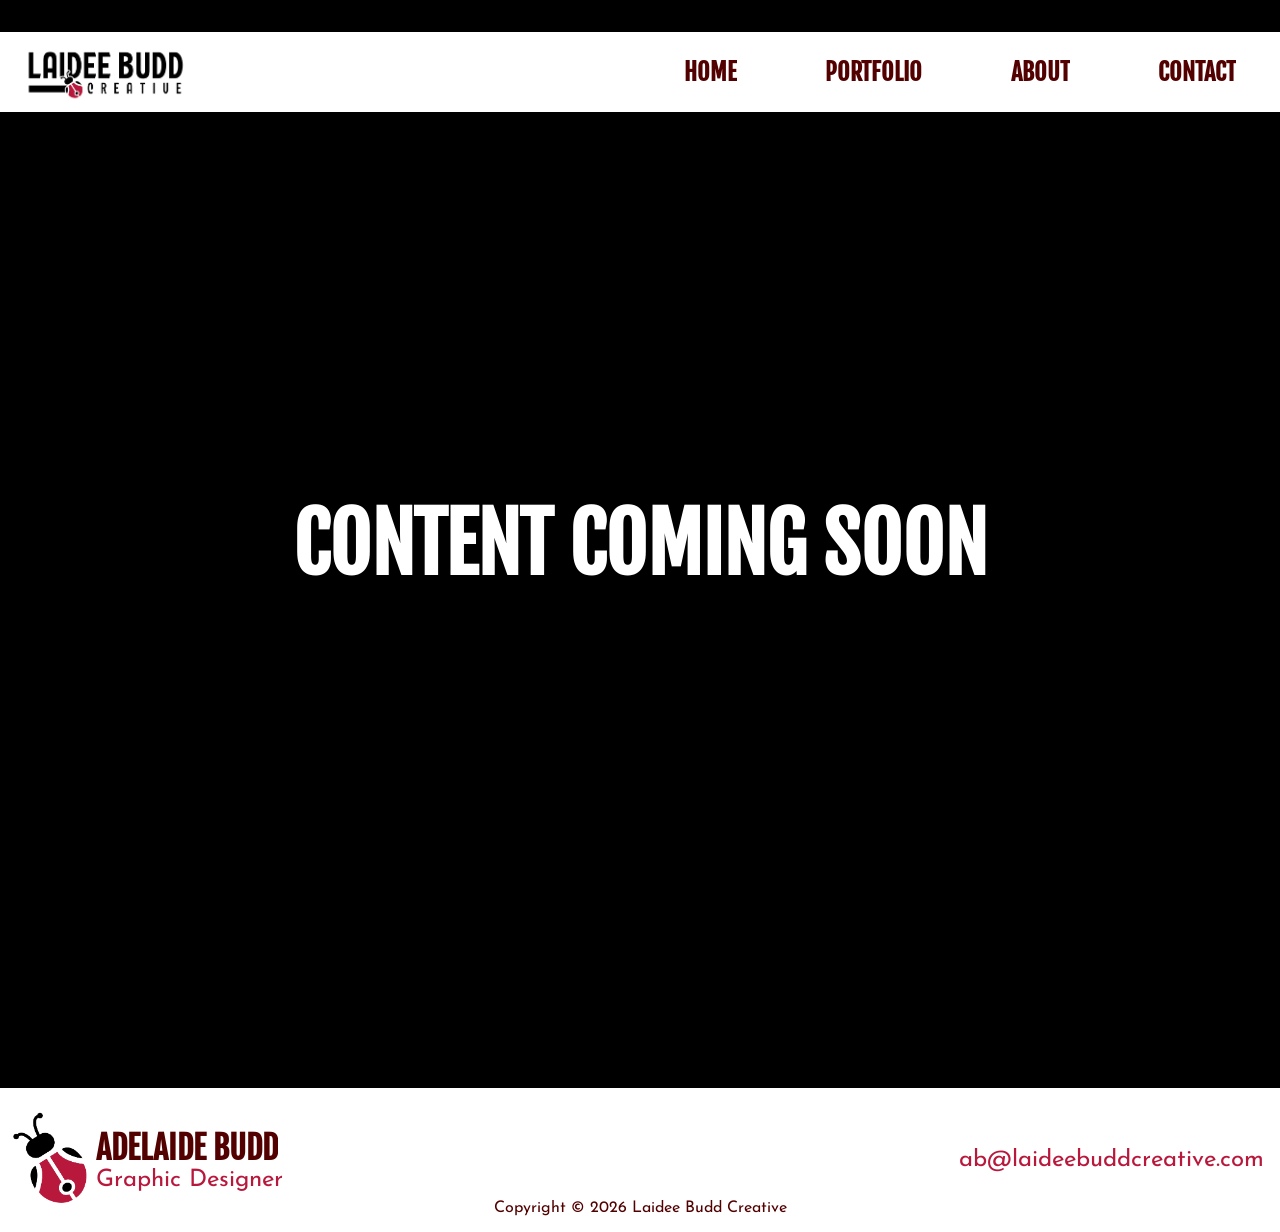
==== about.html @ c1c2c5a4 "portfolio page added" ====
<!DOCTYPE html>
<html lang="en">
<head>
    <meta charset="UTF-8">
    <meta name="viewport" content="width=device-width, initial-scale=1.0">
    <title>Laidee Budd Creative | About</title>

    <link rel="stylesheet" href="./sass/output.css">
    
    <link rel="preconnect" href="https://fonts.googleapis.com">
    <link rel="preconnect" href="https://fonts.gstatic.com" crossorigin>
    <link href="https://fonts.googleapis.com/css2?family=Fjalla+One&family=Josefin+Sans:ital,wght@0,100..700;1,100..700&display=swap" rel="stylesheet">
</head>
<body>
    <nav>
        <div id="nav-container">
            <div id="navbar">
                <img src="./images/laidee-budd-creative-logo.png" alt="Laidee Budd Creative Logo">
    
                <div id="hamburger" onclick="menuToggle()">&#9776;</div>
            </div>
            <div id="nav-items">
                <a href="./index.html">HOME</a>
                <a href="./portfolio.html">PORTFOLIO</a>
                <a href="./about.html">ABOUT</a>
                <a href="./contact.html">CONTACT</a>
            </div>
        </div>
    </nav>

    <header class="placeholder">
        <h1>CONTENT COMING SOON</h1>
    </header>

    <footer>
        <div class="main-section">
            <div class="name-with-icon">
                <img src="./images/Laidee Budd Creative Logo-03.png" alt="Laidee Budd Creative Submark Ladybug with Pen Icon">
                <div class="namestack">
                    <h5>ADELAIDE BUDD</h5>
                    <p>Graphic Designer</p>
                    
                </div>
            </div>
            <a href="mailto:ab@laideebuddcreative.com">ab@laideebuddcreative.com</a>
        </div>
        <p class="copyright">Copyright © 2026 Laidee Budd Creative</p>

    </footer>

    <script src="./script.js"></script>
    
</body>
</html>
---- sass/output.css ----
* {
  margin: 0;
  padding: 0;
  box-sizing: border-box;
  max-width: 100vw;
  overflow-x: hidden;
}

nav #nav-container {
  display: flex;
  flex-direction: row;
  justify-content: space-between;
  align-items: center;
  position: fixed;
  background-color: #fff;
  height: 5rem;
  width: 100%;
  margin-top: 2rem;
}
@media (max-width: 500px) {
  nav #nav-container {
    flex-direction: column;
    justify-content: space-around;
  }
}
@media (min-width: 501px) and (max-width: 767px) {
  nav #nav-container {
    flex-direction: column;
    justify-content: space-around;
  }
}
nav #nav-container #navbar {
  display: flex;
  flex-direction: row;
  justify-content: space-between;
  align-items: center;
  width: 50%;
  height: 100%;
}
@media (max-width: 500px) {
  nav #nav-container #navbar {
    width: 100%;
    height: 5rem;
    justify-self: flex-start;
  }
}
@media (min-width: 501px) and (max-width: 767px) {
  nav #nav-container #navbar {
    width: 100%;
    height: 5rem;
    justify-self: flex-start;
  }
}
nav #nav-container #navbar img {
  height: 4rem;
  margin-left: 1rem;
}
nav #nav-container #navbar #hamburger {
  display: none;
  font-size: 3rem;
  color: #520000;
  margin-right: 2rem;
}
@media (max-width: 500px) {
  nav #nav-container #navbar #hamburger {
    display: block;
  }
}
@media (min-width: 501px) and (max-width: 767px) {
  nav #nav-container #navbar #hamburger {
    display: block;
  }
}
nav #nav-container #nav-items {
  display: flex;
  justify-content: space-around;
  width: 50%;
}
nav #nav-container #nav-items a {
  text-decoration: none;
  font-family: "Fjalla One", sans-serif;
  font-size: 1.5rem;
  font-weight: bold;
  color: #520000;
}
@media (max-width: 500px) {
  nav #nav-container #nav-items {
    display: none;
    width: 100%;
    height: 55%;
    background-color: #fff;
    align-items: center;
    flex-direction: column;
    justify-content: space-around;
  }
}
@media (min-width: 501px) and (max-width: 767px) {
  nav #nav-container #nav-items {
    display: none;
    width: 100%;
    height: 55%;
    background-color: #fff;
    align-items: center;
    flex-direction: column;
    justify-content: space-around;
  }
}

.nav-background {
  background-image: url(../images/Brand-Pattern-deep-red.png);
}

.open-mobile-nav {
  height: 50vh;
}

footer {
  background-color: #fff;
  display: flex;
  flex-direction: column;
  align-items: center;
}
footer .main-section {
  display: flex;
  flex-direction: row;
  justify-content: space-between;
  align-items: center;
  width: 100%;
  padding: 1rem 1rem 1rem 0;
}
footer .main-section .name-with-icon {
  display: flex;
  flex-direction: row;
  align-items: center;
  justify-self: flex-start;
}
footer .main-section .name-with-icon img {
  width: 7rem;
  margin-right: -1rem;
}
footer .main-section .name-with-icon .namestack {
  display: flex;
  flex-direction: column;
  align-items: flex-start;
}
footer .main-section .name-with-icon .namestack h5 {
  font-family: "Fjalla One", sans-serif;
  font-size: 2rem;
  color: #520000;
}
footer .main-section .name-with-icon .namestack p {
  font-family: "Josefin Sans", "Avenir Next", Avenir, "Century Gothic", sans-serif;
  font-size: 1.5rem;
  color: #B8183C;
}
@media (max-width: 500px) {
  footer .main-section {
    flex-direction: column;
    align-items: center;
  }
}
@media (min-width: 501px) and (max-width: 767px) {
  footer .main-section {
    flex-direction: column;
    align-items: center;
  }
}
footer .main-section a {
  font-family: "Josefin Sans", "Avenir Next", Avenir, "Century Gothic", sans-serif;
  font-size: 1.5rem;
  color: #B8183C;
  text-decoration: none;
}
@media (max-width: 500px) {
  footer .main-section a {
    margin: 1rem;
  }
}
@media (min-width: 501px) and (max-width: 767px) {
  footer .main-section a {
    margin: 1rem;
  }
}
footer .copyright {
  font-family: "Josefin Sans", "Avenir Next", Avenir, "Century Gothic", sans-serif;
  font-size: 1rem;
  color: #520000;
  margin-top: -2rem;
  margin-bottom: 1rem;
}
@media (max-width: 500px) {
  footer .copyright {
    margin-top: 0;
  }
}
@media (min-width: 501px) and (max-width: 767px) {
  footer .copyright {
    margin-top: 0;
  }
}

.button {
  font-family: "Fjalla One", sans-serif;
  font-weight: bold;
  text-decoration: none;
  color: #fff;
  font-size: 3rem;
  text-align: center;
  align-content: center;
  background-color: #520000;
  height: 5rem;
  border-radius: 100px;
  width: 80%;
}
@media (max-width: 500px) {
  .button {
    font-size: 2rem;
    height: 4rem;
  }
}
@media (min-width: 501px) and (max-width: 767px) {
  .button {
    font-size: 2rem;
    height: 4rem;
  }
}

.hero-background {
  background-image: url(../images/Brand-Pattern-pink.png);
  background-repeat: repeat;
}

.red-brand-background {
  background-image: url(../images/Brand-Pattern-deep-red.png);
  background-repeat: repeat;
}
.red-brand-background .button {
  background-color: #FFB0B0;
  color: #520000;
}

body {
  height: 100%;
}

.hero-grid-container {
  display: grid;
  grid-template-columns: 1fr 1 fr 1fr;
  grid-template-rows: 1fr 1fr 1fr;
  grid-template-areas: ". . hs" "txt . hs" "txt . hs";
  height: 85vh;
}
@media (max-width: 500px) {
  .hero-grid-container {
    grid-template-columns: 1fr;
    grid-template-rows: 2fr 1fr;
    grid-template-areas: "txt" "hs";
    height: 85vh;
  }
}
@media (min-width: 501px) and (max-width: 767px) {
  .hero-grid-container {
    grid-template-columns: 1fr;
    grid-template-rows: 2fr 1fr;
    grid-template-areas: "txt" "hs";
    height: 85vh;
  }
}
.hero-grid-container .text-box {
  grid-area: txt;
  display: flex;
  flex-direction: column;
  margin-left: 5rem;
  justify-content: center;
}
@media (max-width: 500px) {
  .hero-grid-container .text-box {
    height: 100%;
    margin-top: 5rem;
    margin-left: 2rem;
  }
}
@media (min-width: 501px) and (max-width: 767px) {
  .hero-grid-container .text-box {
    height: 100%;
    margin-top: 5rem;
    margin-left: 2rem;
  }
}
.hero-grid-container .text-box h1 {
  font-family: "Fjalla One", sans-serif;
  font-size: 6rem;
  line-height: 95%;
  padding-top: 1rem;
  margin-top: -6rem;
  margin-bottom: 1rem;
}
@media (max-width: 500px) {
  .hero-grid-container .text-box h1 {
    font-size: 4rem;
    margin-top: 0rem;
    margin-bottom: 0.5rem;
  }
}
@media (min-width: 501px) and (max-width: 767px) {
  .hero-grid-container .text-box h1 {
    font-size: 4rem;
    margin-top: 0rem;
    margin-bottom: 0.5rem;
  }
}
@media (min-width: 768px) and (max-width: 1199px) {
  .hero-grid-container .text-box h1 {
    font-size: 5rem;
  }
}
.hero-grid-container .text-box p {
  font-family: "Josefin Sans", "Avenir Next", Avenir, "Century Gothic", sans-serif;
  font-size: 2rem;
  margin-bottom: 2rem;
}
@media (max-width: 500px) {
  .hero-grid-container .text-box p {
    font-size: 1.25rem;
    width: 85%;
    margin-bottom: 1rem;
  }
}
@media (min-width: 501px) and (max-width: 767px) {
  .hero-grid-container .text-box p {
    font-size: 1.25rem;
    width: 75%;
    margin-bottom: 1rem;
  }
}
@media (max-width: 500px) {
  .hero-grid-container .text-box .button {
    width: 55%;
    height: 4rem;
    font-size: 1.5rem;
  }
}
@media (min-width: 501px) and (max-width: 767px) {
  .hero-grid-container .text-box .button {
    width: 65%;
    height: 4rem;
    font-size: 1.5rem;
  }
}
@media (min-width: 768px) and (max-width: 1199px) {
  .hero-grid-container .text-box .button {
    font-size: 2.5rem;
  }
}
.hero-grid-container img {
  grid-area: hs;
  height: 85%;
  align-self: flex-end;
}
@media (max-width: 500px) {
  .hero-grid-container img {
    justify-self: flex-end;
    margin-top: -10rem;
    margin-right: -5rem;
    height: 145%;
  }
}
@media (min-width: 501px) and (max-width: 767px) {
  .hero-grid-container img {
    justify-self: flex-end;
    margin-top: -10rem;
    margin-right: -5rem;
    height: 145%;
  }
}

section {
  display: flex;
  flex-direction: column;
  display: flex;
  flex-direction: column;
}
section h2 {
  font-size: 5rem;
  font-family: "Fjalla One", sans-serif;
  color: #FFB0B0;
  text-align: left;
  align-self: flex-start;
  margin: 5rem;
}
@media (max-width: 500px) {
  section h2 {
    font-size: 3.5rem;
    text-align: center;
    margin-bottom: 3rem;
    width: 100%;
    align-self: center;
  }
}
@media (min-width: 501px) and (max-width: 767px) {
  section h2 {
    font-size: 3.5rem;
    text-align: center;
    margin-bottom: 3rem;
    width: 100%;
    align-self: center;
  }
}
@media (min-width: 768px) and (max-width: 1199px) {
  section h2 {
    text-align: center;
    margin-bottom: 3rem;
    width: 100%;
    align-self: center;
  }
}

.card-grid {
  display: grid;
  grid-template-columns: 1fr 1fr 1fr;
  gap: 4rem;
  margin-top: 5rem;
  width: 85%;
  align-self: center;
  margin-bottom: 5rem;
}
@media (max-width: 500px) {
  .card-grid {
    grid-template-columns: 1fr;
    gap: 2rem;
  }
}
@media (min-width: 501px) and (max-width: 767px) {
  .card-grid {
    grid-template-columns: 1fr;
    gap: 2rem;
  }
}
@media (min-width: 768px) and (max-width: 1199px) {
  .card-grid {
    gap: 1rem;
    width: 95%;
  }
}
.card-grid .card {
  display: flex;
  flex-direction: column;
  width: 100%;
}
.card-grid .card img {
  aspect-ratio: 1;
  object-fit: cover;
  border-radius: 15%;
  margin: 1rem;
}
.card-grid .card h4 {
  color: #FFB0B0;
  align-self: center;
  font-family: "Fjalla One", sans-serif;
  font-size: 3rem;
}
@media (min-width: 768px) and (max-width: 1199px) {
  .card-grid .card h4 {
    font-size: 2rem;
  }
}
.card-grid .card h5 {
  color: #FFB0B0;
  align-self: center;
  font-family: "Fjalla One", sans-serif;
  font-size: 2rem;
}
@media (min-width: 768px) and (max-width: 1199px) {
  .card-grid .card h5 {
    font-size: 1.5rem;
  }
}
.card-grid .card .button {
  align-self: center;
  font-size: 2rem;
  background-color: #B8183C;
  margin: 1rem 0 1rem 0;
}
@media (max-width: 500px) {
  .card-grid .card .button {
    height: 4rem;
  }
}
@media (min-width: 501px) and (max-width: 767px) {
  .card-grid .card .button {
    height: 4rem;
  }
}
@media (min-width: 768px) and (max-width: 1199px) {
  .card-grid .card {
    font-size: 1.5rem;
  }
}

section h2 {
  margin-bottom: 0;
}
section .grid-container {
  display: grid;
  grid-template-columns: 1fr 1fr;
  justify-content: center;
  align-items: center;
  margin-bottom: 5rem;
}
@media (max-width: 500px) {
  section .grid-container {
    grid-template-columns: 1fr;
    grid-template-areas: "pic" "tb";
  }
}
@media (min-width: 501px) and (max-width: 767px) {
  section .grid-container {
    grid-template-columns: 1fr;
    grid-template-areas: "pic" "tb";
  }
}
section .grid-container .text-box {
  display: flex;
  flex-direction: column;
  grid-area: tb;
  align-self: flex-start;
  margin: 0 2rem 0 5rem;
}
@media (max-width: 500px) {
  section .grid-container .text-box {
    margin: 2rem;
    text-align: center;
  }
}
@media (min-width: 501px) and (max-width: 767px) {
  section .grid-container .text-box {
    margin: 2rem;
    text-align: center;
  }
}
section .grid-container .text-box h3 {
  font-family: "Fjalla One", sans-serif;
  color: #fff;
  font-size: 3.5rem;
  margin: 3rem 0 3rem 0;
}
@media (max-width: 500px) {
  section .grid-container .text-box h3 {
    margin: 0 0 2rem 0;
    font-size: 2.5rem;
  }
}
@media (min-width: 501px) and (max-width: 767px) {
  section .grid-container .text-box h3 {
    margin: 0 0 2rem 0;
    font-size: 2.5rem;
  }
}
section .grid-container .text-box p {
  font-family: "Josefin Sans", "Avenir Next", Avenir, "Century Gothic", sans-serif;
  font-size: 1.5rem;
  margin-bottom: 3rem;
  color: #fff;
}
@media (max-width: 500px) {
  section .grid-container .text-box p {
    font-size: 1.25rem;
  }
}
@media (min-width: 501px) and (max-width: 767px) {
  section .grid-container .text-box p {
    font-size: 1.25rem;
  }
}
section .grid-container .text-box .button {
  width: 85%;
  font-size: 2rem;
}
@media (max-width: 500px) {
  section .grid-container .text-box .button {
    width: 85%;
    align-self: center;
    height: 4rem;
  }
}
@media (min-width: 501px) and (max-width: 767px) {
  section .grid-container .text-box .button {
    width: 85%;
    align-self: center;
    height: 4rem;
  }
}
section .grid-container .section-img {
  width: 90%;
  align-self: center;
  justify-self: center;
  grid-area: pic;
  margin-top: -4.5rem;
}
@media (max-width: 500px) {
  section .grid-container .section-img {
    margin: 0;
  }
}
@media (min-width: 501px) and (max-width: 767px) {
  section .grid-container .section-img {
    margin: 0;
  }
}

.what-i-do {
  grid-template-areas: "tb pic";
}

.foundation {
  grid-template-areas: "pic tb";
  margin-top: 3rem;
}
.foundation .section-img {
  margin: 0;
  padding: 3rem;
  align-self: flex-start;
}
@media (max-width: 500px) {
  .foundation .section-img {
    width: 95%;
    padding: 1rem;
  }
}
@media (min-width: 501px) and (max-width: 767px) {
  .foundation .section-img {
    width: 95%;
    padding: 1rem;
  }
}
.foundation .foundation-logo {
  margin-bottom: 3rem;
  width: 85%;
  align-self: center;
}
.foundation .button {
  align-self: center;
}
@media (max-width: 500px) {
  .foundation .button {
    height: 4rem;
  }
}
@media (min-width: 501px) and (max-width: 767px) {
  .foundation .button {
    height: 4rem;
  }
}

.cta {
  display: flex;
  flex-direction: column;
  align-items: center;
  justify-content: center;
  padding: 5rem;
}
.cta h1 {
  font-family: "Fjalla One", sans-serif;
  color: #FFB0B0;
  font-size: 3.5rem;
  margin: 3rem 0 3rem 0;
  text-align: center;
}
@media (max-width: 500px) {
  .cta h1 {
    font-size: 3rem;
  }
}
@media (min-width: 501px) and (max-width: 767px) {
  .cta h1 {
    font-size: 3rem;
  }
}
.cta p {
  font-family: "Josefin Sans", "Avenir Next", Avenir, "Century Gothic", sans-serif;
  font-size: 2rem;
  margin-bottom: 3rem;
  color: #fff;
  text-align: center;
}
@media (max-width: 500px) {
  .cta p {
    font-size: 1.5rem;
  }
}
@media (max-width: 500px) {
  .cta p {
    font-size: 1.5rem;
  }
}
.cta .button {
  width: 45%;
}
@media (max-width: 500px) {
  .cta .button {
    width: 85%;
    height: 4rem;
  }
}
@media (min-width: 501px) and (max-width: 767px) {
  .cta .button {
    width: 85%;
    height: 4rem;
  }
}

body {
  background-color: #000;
}

.placeholder {
  height: 85vw;
  display: flex;
  align-items: center;
  justify-content: center;
}
.placeholder h1 {
  font-family: "Fjalla One", sans-serif;
  color: #fff;
  text-align: center;
  font-size: 5rem;
}

/*# sourceMappingURL=output.css.map */
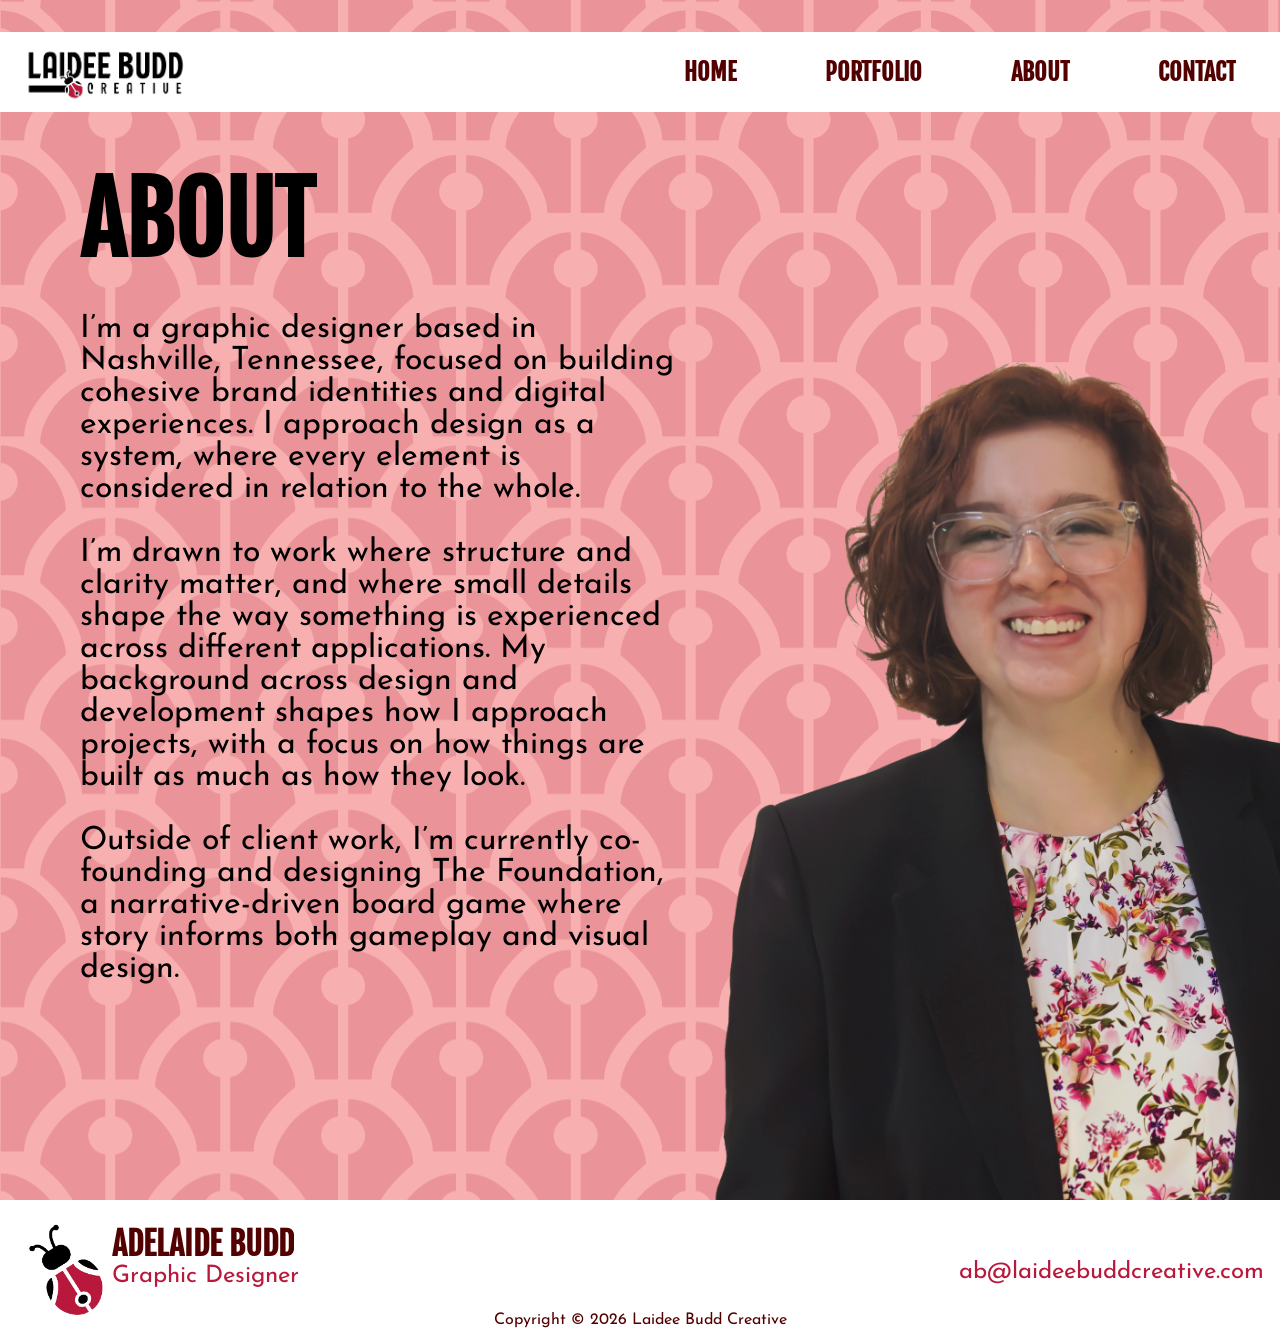
==== commit ddaf3d39: "about page added" ====
--- a/about.html
+++ b/about.html
@@ -5,7 +5,7 @@
     <meta name="viewport" content="width=device-width, initial-scale=1.0">
     <title>Laidee Budd Creative | About</title>
 
-    <link rel="stylesheet" href="./sass/output.css">
+    <link rel="stylesheet" href="./sass/about.css">
     
     <link rel="preconnect" href="https://fonts.googleapis.com">
     <link rel="preconnect" href="https://fonts.gstatic.com" crossorigin>
@@ -28,8 +28,21 @@
         </div>
     </nav>
 
-    <header class="placeholder">
-        <h1>CONTENT COMING SOON</h1>
+    <header class="about">
+        <h1>ABOUT</h1>
+        <div class="grid-box">
+            <p>I’m a graphic designer based in Nashville, Tennessee, focused on building cohesive brand identities and digital experiences. I approach design as a system, where every element is considered in relation to the whole.
+                <br><br>
+
+                I’m drawn to work where structure and clarity matter, and where small details shape the way something is experienced across different applications. My background across design and development shapes how I approach projects, with a focus on how things are built as much as how they look.
+
+                <br><br>
+                
+                Outside of client work, I’m currently co-founding and designing The Foundation, a narrative-driven board game where story informs both gameplay and visual design.</p>
+                <img src="./images/headshot.png" alt="">
+        </div>
+
+        
     </header>
 
     <footer>
--- a/sass/about.css
+++ b/sass/about.css
@@ -0,0 +1,380 @@
+* {
+  margin: 0;
+  padding: 0;
+  box-sizing: border-box;
+  max-width: 100vw;
+  overflow-x: hidden;
+}
+
+h1 {
+  font-family: "Fjalla One", sans-serif;
+  font-size: 6rem;
+}
+@media (max-width: 500px) {
+  h1 {
+    font-size: 4rem;
+    margin-top: 0rem;
+    margin-bottom: 0.5rem;
+  }
+}
+@media (min-width: 501px) and (max-width: 767px) {
+  h1 {
+    font-size: 4rem;
+    margin-top: 0rem;
+    margin-bottom: 0.5rem;
+  }
+}
+@media (min-width: 768px) and (max-width: 1199px) {
+  h1 {
+    font-size: 5rem;
+  }
+}
+
+h2 {
+  font-family: "Fjalla One", sans-serif;
+  font-size: 5rem;
+  padding-top: 1rem;
+}
+@media (max-width: 500px) {
+  h2 {
+    font-size: 3.5rem;
+  }
+}
+@media (min-width: 501px) and (max-width: 767px) {
+  h2 {
+    font-size: 3.5rem;
+  }
+}
+
+h3 {
+  font-family: "Fjalla One", sans-serif;
+  font-size: 3rem;
+}
+@media (max-width: 500px) {
+  h3 {
+    font-size: 2.5;
+  }
+}
+@media (min-width: 501px) and (max-width: 767px) {
+  h3 {
+    font-size: 2.5;
+  }
+}
+
+h4 {
+  font-family: "Fjalla One", sans-serif;
+  font-size: 2rem;
+}
+@media (max-width: 500px) {
+  h4 {
+    font-size: 1.75rem;
+  }
+}
+@media (min-width: 501px) and (max-width: 767px) {
+  h4 {
+    font-size: 1.75rem;
+  }
+}
+
+h5 {
+  font-family: "Fjalla One", sans-serif;
+  font-size: 1rem;
+}
+
+p {
+  font-family: "Josefin Sans", "Avenir Next", Avenir, "Century Gothic", sans-serif;
+  font-size: 2rem;
+  margin-bottom: 2rem;
+}
+@media (max-width: 500px) {
+  p {
+    font-size: 1.25rem;
+  }
+}
+@media (min-width: 501px) and (max-width: 767px) {
+  p {
+    font-size: 1.25rem;
+  }
+}
+
+nav #nav-container {
+  display: flex;
+  flex-direction: row;
+  justify-content: space-between;
+  align-items: center;
+  position: fixed;
+  background-color: #fff;
+  height: 5rem;
+  width: 100%;
+  margin-top: 2rem;
+}
+@media (max-width: 500px) {
+  nav #nav-container {
+    flex-direction: column;
+    justify-content: space-around;
+  }
+}
+@media (min-width: 501px) and (max-width: 767px) {
+  nav #nav-container {
+    flex-direction: column;
+    justify-content: space-around;
+  }
+}
+nav #nav-container #navbar {
+  display: flex;
+  flex-direction: row;
+  justify-content: space-between;
+  align-items: center;
+  width: 50%;
+  height: 100%;
+}
+@media (max-width: 500px) {
+  nav #nav-container #navbar {
+    width: 100%;
+    height: 5rem;
+    justify-self: flex-start;
+  }
+}
+@media (min-width: 501px) and (max-width: 767px) {
+  nav #nav-container #navbar {
+    width: 100%;
+    height: 5rem;
+    justify-self: flex-start;
+  }
+}
+nav #nav-container #navbar img {
+  height: 4rem;
+  margin-left: 1rem;
+}
+nav #nav-container #navbar #hamburger {
+  display: none;
+  font-size: 3rem;
+  color: #520000;
+  margin-right: 2rem;
+}
+@media (max-width: 500px) {
+  nav #nav-container #navbar #hamburger {
+    display: block;
+  }
+}
+@media (min-width: 501px) and (max-width: 767px) {
+  nav #nav-container #navbar #hamburger {
+    display: block;
+  }
+}
+nav #nav-container #nav-items {
+  display: flex;
+  justify-content: space-around;
+  width: 50%;
+}
+nav #nav-container #nav-items a {
+  text-decoration: none;
+  font-family: "Fjalla One", sans-serif;
+  font-size: 1.5rem;
+  font-weight: bold;
+  color: #520000;
+}
+@media (max-width: 500px) {
+  nav #nav-container #nav-items {
+    display: none;
+    width: 100%;
+    height: 55%;
+    background-color: #fff;
+    align-items: center;
+    flex-direction: column;
+    justify-content: space-around;
+  }
+}
+@media (min-width: 501px) and (max-width: 767px) {
+  nav #nav-container #nav-items {
+    display: none;
+    width: 100%;
+    height: 55%;
+    background-color: #fff;
+    align-items: center;
+    flex-direction: column;
+    justify-content: space-around;
+  }
+}
+
+.nav-background {
+  background-image: url(../images/Brand-Pattern-deep-red.png);
+}
+
+.open-mobile-nav {
+  height: 50vh;
+}
+
+footer {
+  background-color: #fff;
+  display: flex;
+  flex-direction: column;
+  align-items: center;
+}
+footer .main-section {
+  display: flex;
+  flex-direction: row;
+  justify-content: space-between;
+  align-items: center;
+  width: 100%;
+  padding: 1rem;
+}
+footer .main-section .name-with-icon {
+  display: flex;
+  flex-direction: row;
+  align-items: center;
+  justify-self: flex-start;
+}
+footer .main-section .name-with-icon img {
+  width: 7rem;
+  margin-right: -1rem;
+}
+footer .main-section .name-with-icon .namestack {
+  display: flex;
+  flex-direction: column;
+  align-items: flex-start;
+}
+footer .main-section .name-with-icon .namestack h5 {
+  font-family: "Fjalla One", sans-serif;
+  font-size: 2rem;
+  color: #520000;
+}
+footer .main-section .name-with-icon .namestack p {
+  font-family: "Josefin Sans", "Avenir Next", Avenir, "Century Gothic", sans-serif;
+  font-size: 1.5rem;
+  color: #B8183C;
+}
+@media (max-width: 500px) {
+  footer .main-section {
+    flex-direction: column;
+    align-items: center;
+  }
+}
+@media (min-width: 501px) and (max-width: 767px) {
+  footer .main-section {
+    flex-direction: column;
+    align-items: center;
+  }
+}
+footer .main-section a {
+  font-family: "Josefin Sans", "Avenir Next", Avenir, "Century Gothic", sans-serif;
+  font-size: 1.5rem;
+  color: #B8183C;
+  text-decoration: none;
+}
+@media (max-width: 500px) {
+  footer .main-section a {
+    margin: 1rem;
+  }
+}
+@media (min-width: 501px) and (max-width: 767px) {
+  footer .main-section a {
+    margin: 1rem;
+  }
+}
+footer .copyright {
+  font-family: "Josefin Sans", "Avenir Next", Avenir, "Century Gothic", sans-serif;
+  font-size: 1rem;
+  color: #520000;
+  text-align: center;
+  margin-top: -2rem;
+  margin-bottom: 1rem;
+}
+@media (max-width: 500px) {
+  footer .copyright {
+    margin-top: 0;
+  }
+}
+@media (min-width: 501px) and (max-width: 767px) {
+  footer .copyright {
+    margin-top: 0;
+  }
+}
+
+.about {
+  background-image: url(../images/Brand-Pattern-pink.png);
+  background-repeat: repeat;
+  padding-left: 5rem;
+  padding-top: 10rem;
+}
+@media (max-width: 500px) {
+  .about {
+    padding-right: 2.5rem;
+    padding-left: 2.5rem;
+    padding-top: 10rem;
+  }
+}
+@media (min-width: 501px) and (max-width: 767px) {
+  .about {
+    padding-right: 2.5rem;
+    padding-left: 2.5rem;
+    padding-top: 10rem;
+  }
+}
+@media (min-width: 768px) and (max-width: 1199px) {
+  .about {
+    padding-right: 5rem;
+    padding-top: 10rem;
+  }
+}
+@media (max-width: 500px) {
+  .about h1 {
+    text-align: center;
+    align-self: center;
+  }
+}
+@media (min-width: 501px) and (max-width: 767px) {
+  .about h1 {
+    text-align: center;
+    align-self: center;
+  }
+}
+@media (min-width: 768px) and (max-width: 1199px) {
+  .about h1 {
+    text-align: center;
+    align-self: center;
+  }
+}
+.about .grid-box {
+  display: grid;
+  grid-template-columns: 1fr 1fr;
+}
+@media (max-width: 500px) {
+  .about .grid-box {
+    grid-template-columns: 1fr;
+  }
+}
+@media (min-width: 501px) and (max-width: 767px) {
+  .about .grid-box {
+    grid-template-columns: 1fr;
+  }
+}
+@media (min-width: 768px) and (max-width: 1199px) {
+  .about .grid-box {
+    grid-template-columns: 1fr;
+  }
+}
+.about .grid-box p {
+  margin-top: 2rem;
+}
+.about .grid-box img {
+  width: 125%;
+  object-fit: contain;
+}
+@media (max-width: 500px) {
+  .about .grid-box img {
+    width: 100%;
+  }
+}
+@media (min-width: 501px) and (max-width: 767px) {
+  .about .grid-box img {
+    width: 100%;
+  }
+}
+@media (min-width: 768px) and (max-width: 1199px) {
+  .about .grid-box img {
+    width: 100%;
+  }
+}
+
+/*# sourceMappingURL=about.css.map */
